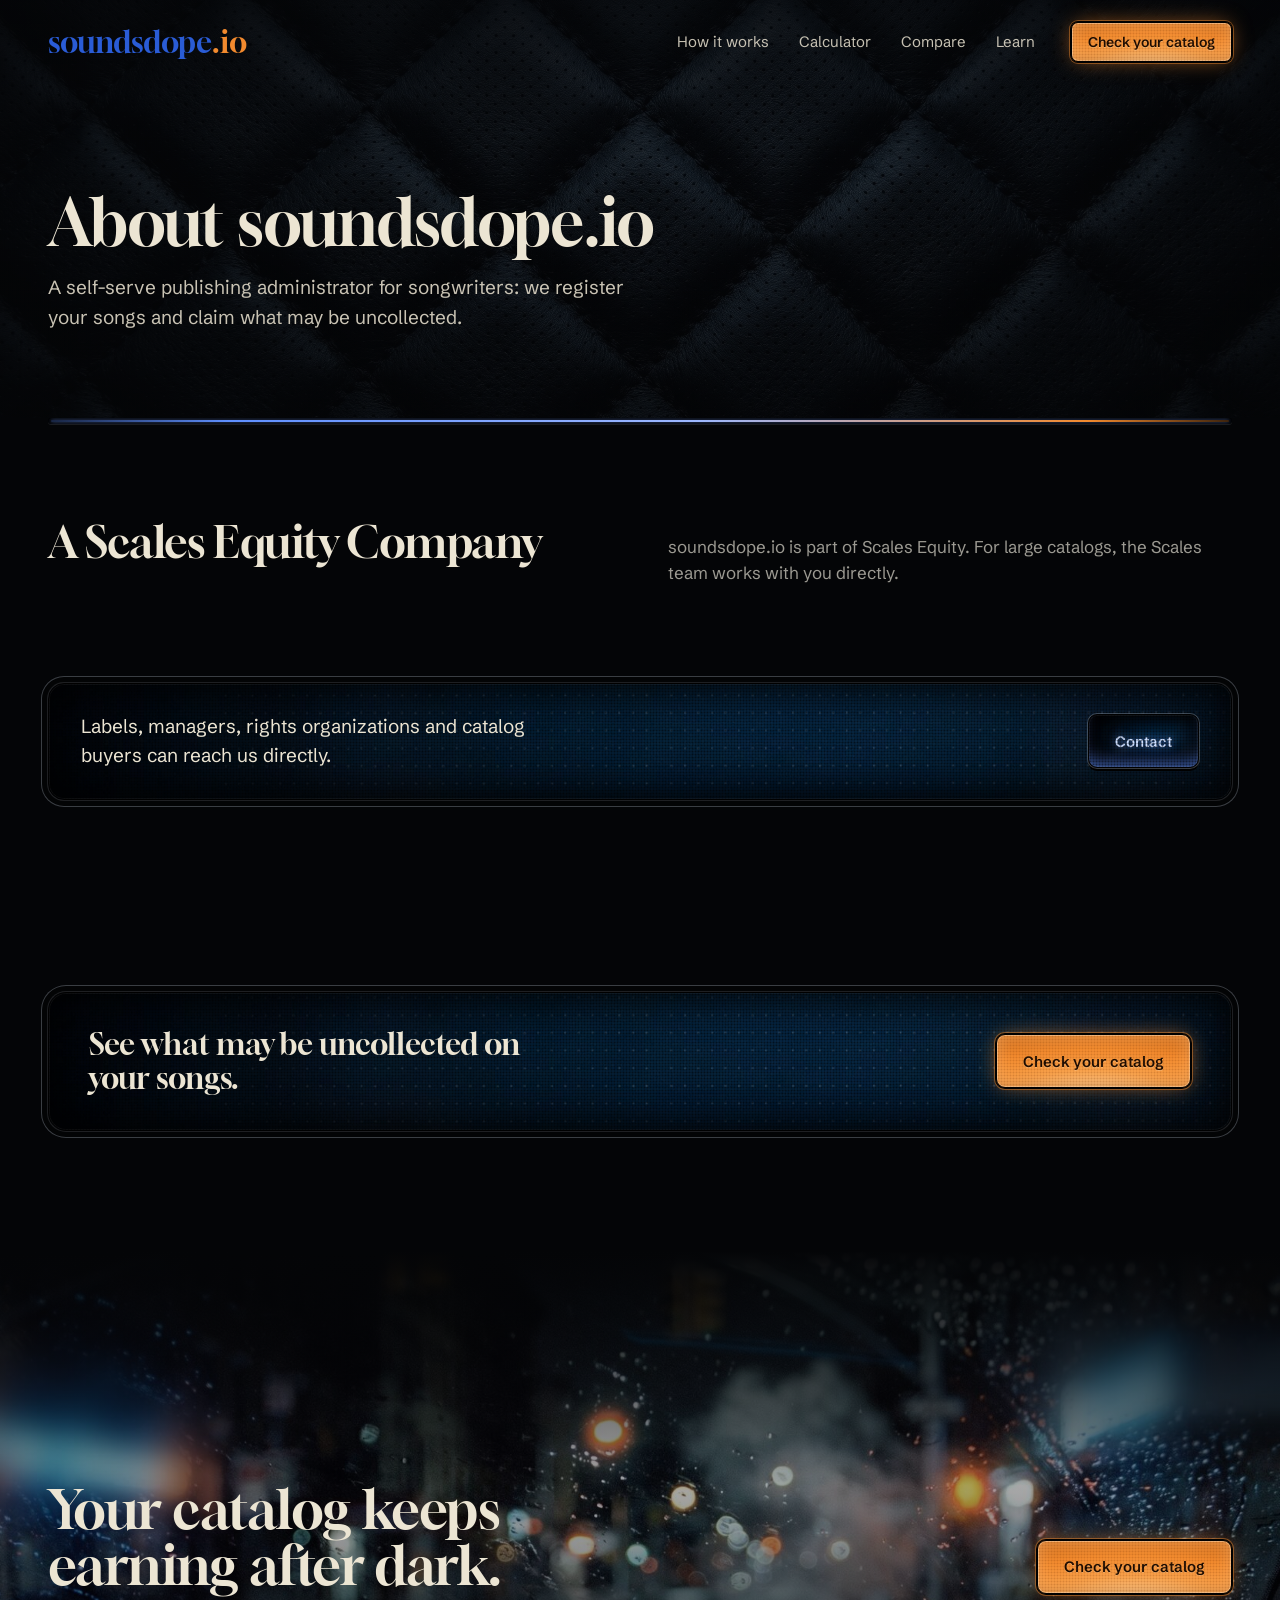
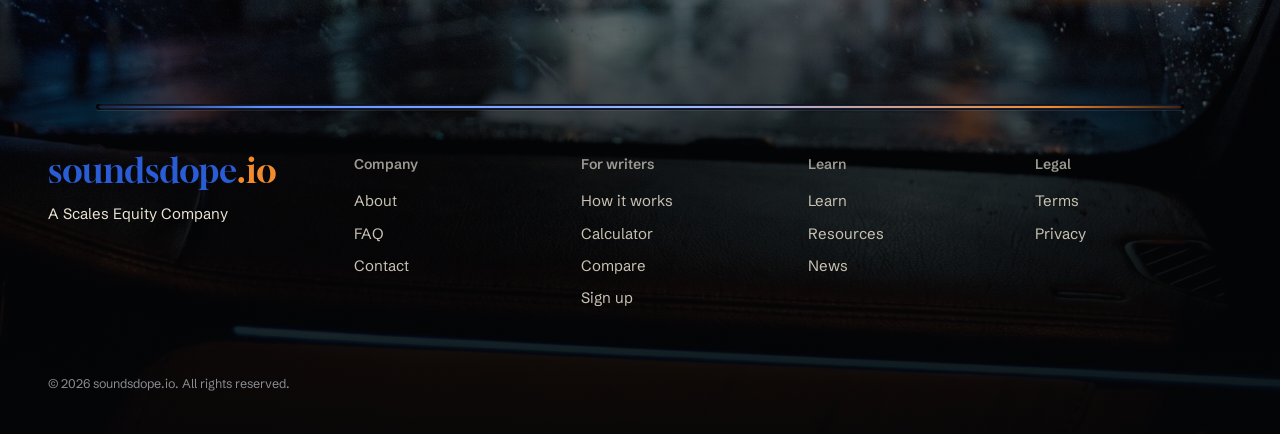
==== about/index.html @ 3342d026 "soundsdope.io static site from the v7 cabin comps (noindex, forms open soon) Co-Authored-By: Claude " ====
<!doctype html>
<html lang="en">
<head>
<meta charset="utf-8">
<meta name="viewport" content="width=device-width, initial-scale=1">
<title>About · soundsdope.io</title>
<meta name="description" content="A self-serve publishing administrator for songwriters: we register your songs and claim what may be uncollected.">
<meta name="robots" content="noindex, nofollow">
<link rel="canonical" href="https://www.soundsdope.io/about/">
<link rel="icon" href="/favicon.svg" type="image/svg+xml">
<link rel="icon" href="/favicon-32.png" sizes="32x32" type="image/png">
<link rel="apple-touch-icon" href="/apple-touch-icon.png">
<meta property="og:type" content="website"><meta property="og:site_name" content="soundsdope.io">
<meta property="og:title" content="About · soundsdope.io"><meta property="og:description" content="A self-serve publishing administrator for songwriters: we register your songs and claim what may be uncollected.">
<meta property="og:url" content="https://www.soundsdope.io/about/"><meta property="og:image" content="https://www.soundsdope.io/og.jpg">
<meta name="twitter:card" content="summary_large_image">
<meta name="theme-color" content="#05070B">
<link rel="preconnect" href="https://fonts.googleapis.com"><link rel="preconnect" href="https://fonts.gstatic.com" crossorigin>
<link rel="stylesheet" href="https://fonts.googleapis.com/css2?family=Doto:wght@500;700;900&family=Gloock&family=Schibsted+Grotesk:wght@400;500;600;700&display=swap">
<link rel="stylesheet" href="/assets/cabin.css">
<style>
.key[disabled]{opacity:.55;cursor:not-allowed;filter:grayscale(.4)}
.soon{font-size:13px;color:#A6A8AE;margin-top:10px}
</style>
</head>
<body>
<header class="nav"><div class="bar">
  <a class="wm" href="/">soundsdope<i>.io</i></a>
  <nav class="links" aria-label="Main"><a href="/how-it-works/">How it works</a><a href="/calculator/">Calculator</a><a href="/compare/">Compare</a><a href="/learn/">Learn</a></nav>
  <a class="key go sm" href="/calculator/">Check your catalog</a>
</div></header>
<main id="top">
<section class="phead"><div class="wrap"><h1>About soundsdope.io</h1><p class="lede">A self-serve publishing administrator for songwriters: we register your songs and claim what may be uncollected.</p></div></section>
<hr class="led"><section class="sec "><div class="wrap"><div class="two"><h2>A Scales Equity Company</h2><div><p class="lede" style="max-width:none">soundsdope.io is part of Scales Equity. For large catalogs, the Scales team works with you directly.</p></div></div></div></section><section class="sec "><div class="wrap"><div class="route panel"><p>Labels, managers, rights organizations and catalog buyers can reach us directly.</p><a class="key blue" href="/contact/">Contact</a></div></div></section><section class="sec "><div class="wrap"><div class="cta panel"><p>See what may be uncollected on your songs.</p><a class="key go" href="/calculator/">Check your catalog</a></div></div></section>
</main>
<footer>
  <div class="ph" aria-hidden="true"></div>
  <div class="wrap">
    <div class="closer">
      <h2>Your catalog keeps earning after dark.</h2>
      <a class="key go" href="/calculator/">Check your catalog</a>
    </div>
    <hr class="led">
    <div class="fgrid">
      <div><a class="wm" href="/">soundsdope<i>.io</i></a><p class="scales">A Scales Equity Company</p></div>
      <div><h4>Company</h4><a href="/about/">About</a><a href="/faq/">FAQ</a><a href="/contact/">Contact</a></div>
      <div><h4>For writers</h4><a href="/how-it-works/">How it works</a><a href="/calculator/">Calculator</a><a href="/compare/">Compare</a><a href="/start/">Sign up</a></div>
      <div><h4>Learn</h4><a href="/learn/">Learn</a><a href="/resources/">Resources</a><a href="/news/">News</a></div>
      <div><h4>Legal</h4><a href="/terms/">Terms</a><a href="/privacy/">Privacy</a></div>
    </div>
    <div class="legal"><span>&copy; 2026 soundsdope.io. All rights reserved.</span></div>
  </div>
</footer>
</body>
</html>
---- assets/cabin.css ----
:root{
  --bg:#040507; --ink:#ECE5D3; --mute:#9C9A92; --soft:#C9C3B4; --tag:#8E9096;
  --metal:rgba(165,172,184,.34); --metal-lo:rgba(165,172,184,.16); --line:rgba(150,170,215,.14);
  --led:#5E8FFF; --led-hi:#9DB8FF; --orange:#F28A2E; --blue:#2A5CD6;
  --ledline:linear-gradient(90deg,var(--led) 0%,var(--led-hi) 55%,var(--orange) 100%);
  --sans:"Schibsted Grotesk",system-ui,sans-serif; --serif:"Gloock",Georgia,serif; --num:"Doto",ui-monospace,monospace;
}
*{box-sizing:border-box}
body{margin:0;background:var(--bg);color:var(--ink);font-family:var(--sans);font-size:17px;line-height:1.55;-webkit-font-smoothing:antialiased;overflow-x:hidden;position:relative}
body>*{position:relative;z-index:1}
a{color:inherit;text-decoration:none}
a:focus-visible,button:focus-visible{outline:2px solid var(--led);outline-offset:3px}
.wrap{max-width:1280px;margin:0 auto;padding:0 48px;position:relative}
.review{font-size:12px;color:#7A7C84;padding:8px 48px;background:var(--bg);margin:0;z-index:40}

/* one light, now held inside panels: a recessed slot with the LED strip glowing through a diffuser, its light kept inside the slot */
.led{display:block;height:6px;border:0;margin:0 auto;width:calc(100% - 96px);max-width:1280px;border-radius:3px;background:#010203;position:relative;
  box-shadow:inset 0 1px 2px rgba(0,0,0,.9),0 1px 0 rgba(165,172,184,.14)}
.led::after{content:"";position:absolute;left:3px;right:3px;top:2px;height:2px;border-radius:1px;background:linear-gradient(90deg,rgba(94,143,255,.25),var(--led) 15%,var(--led-hi) 55%,var(--orange) 88%,rgba(242,138,46,.25));filter:blur(.6px);box-shadow:0 0 4px rgba(120,160,255,.6)}
/* the LED panel: smoked-glass face (photo), light from inside, a dot-matrix screen over it, edges darkened so the glow stays in */
.panel{position:relative;overflow:hidden;background:#05070B url(img/smoked.jpg) center/cover;border:1px solid #000;
  box-shadow:inset 0 0 0 1px rgba(255,255,255,.05),inset 0 0 36px 8px rgba(0,0,0,.85),0 0 0 1px var(--metal-lo),0 0 0 6px #030405,0 0 0 7px var(--metal)}
.panel::after{content:"";position:absolute;inset:0;pointer-events:none;z-index:1;background-image:radial-gradient(circle,rgba(0,0,0,.5) .7px,transparent 1.2px);background-size:3px 3px;mix-blend-mode:multiply}
.panel>*{position:relative;z-index:2}
/* lit dot-matrix numerals with the unlit digits ghosted behind */
.seg{position:relative;display:inline-block;font-family:var(--num);font-weight:900;color:#CFE0FF;text-shadow:0 0 6px rgba(120,160,255,.85),0 0 18px rgba(94,143,255,.45)}
.seg::before{content:attr(data-ghost);position:absolute;left:0;top:0;color:rgba(120,160,255,.2);text-shadow:none;z-index:-1}

h1,h2{font-family:var(--serif);font-weight:400;letter-spacing:-.01em;margin:0}
h1{font-size:clamp(44px,5.2vw,76px);line-height:1.02;max-width:10.5ch}
h2{font-size:clamp(36px,4.2vw,60px);line-height:1.05}
.lede{color:var(--mute);max-width:540px;margin:18px 0 0}

/* keys: backlit push buttons. The face is a lit panel: amber acrylic with the light coming through it for the call to action,
   smoked glass with blue light bleeding up from inside for everything else. Legends glow from behind; the light stays in the key. */
.key{position:relative;overflow:hidden;display:inline-flex;align-items:center;justify-content:center;height:54px;padding:0 26px;border-radius:9px;
  font:600 15px/1 var(--sans);white-space:nowrap;cursor:pointer;border:1px solid #000;
  background:#07090D url(img/smoked.jpg) center/cover;color:#CFE0FF;text-shadow:0 0 8px rgba(120,160,255,.7);
  box-shadow:inset 0 0 0 1px rgba(255,255,255,.06),inset 0 -14px 18px -10px rgba(94,143,255,.75),inset 0 0 18px 4px rgba(0,0,0,.8),0 0 0 1px var(--metal),0 3px 0 #000}
.key::after{content:"";position:absolute;inset:0;pointer-events:none;background-image:radial-gradient(circle,rgba(0,0,0,.45) .7px,transparent 1.2px);background-size:3px 3px}
.key.go{background:radial-gradient(130% 150% at 50% 115%,#FFD29A 0%,#F7A04A 32%,#F28A2E 58%,#B9590E 100%);color:#1A0B01;text-shadow:0 1px 0 rgba(255,220,180,.35);
  box-shadow:inset 0 0 0 1px rgba(255,214,170,.55),inset 0 0 16px 2px rgba(255,190,120,.55),inset 0 -6px 12px -6px rgba(120,50,0,.6),0 0 0 1px #000,0 0 0 2px rgba(242,138,46,.45),0 0 22px -4px rgba(242,138,46,.75)}
.key.go::after{background-image:radial-gradient(circle,rgba(120,50,0,.22) .7px,transparent 1.2px)}
.key.go:hover{filter:brightness(1.07)}
.key.blue:hover{filter:brightness(1.15)}
.key.sm{height:40px;padding:0 16px;font-size:14px;border-radius:7px}
.textlink{color:var(--ink);font-weight:500;padding-bottom:4px;background:var(--ledline) left bottom/100% 1px no-repeat}

/* nav */
.nav{position:absolute;left:0;right:0;z-index:30}
.nav .bar{display:flex;align-items:center;gap:36px;height:84px;padding:0 48px}
.wm{font-family:var(--serif);font-size:30px;line-height:1;white-space:nowrap;color:var(--blue)}
.wm i{font-style:normal;color:var(--orange)}
.links{display:flex;gap:30px;margin-left:auto;font-size:15px;color:rgba(236,229,211,.84)}
.links a{padding:6px 0;background:var(--ledline) left bottom/0 1px no-repeat}
.links a:hover{background-size:100% 1px}
.nav .login{white-space:nowrap;font-size:15px;color:rgba(236,229,211,.84);margin-left:14px}

/* 1 hero: photo one of two, his trunk pick */
.hero{position:relative;overflow:hidden;min-height:860px;display:flex;align-items:flex-end}
.hero .ph{position:absolute;inset:0 0 0 32%;background:url(img/hero-trunk.jpg) 58% 50%/cover;
  -webkit-mask-image:linear-gradient(90deg,transparent 0%,#000 22%);mask-image:linear-gradient(90deg,transparent 0%,#000 22%)}
.hero .ph::after{content:"";position:absolute;inset:0;background:linear-gradient(180deg,rgba(4,5,7,.6) 0%,rgba(4,5,7,0) 16%,rgba(4,5,7,0) 76%,var(--bg) 100%)}
.hero .wrap{width:100%;padding-top:180px;padding-bottom:120px}
.hero .lede{color:var(--soft);font-size:19px;max-width:440px}
.ctas{display:flex;gap:30px;align-items:center;flex-wrap:wrap;margin-top:36px}
.credit{position:absolute;z-index:3;right:20px;bottom:12px;font-size:11px;color:rgba(236,229,211,.45)}

/* 2 how it works: the instrument cluster as a backlit display. A segmented LED bar runs across it, lit stage by stage. */
.how{padding:120px 0 40px}
.how .head{display:flex;justify-content:space-between;align-items:flex-end;gap:40px;margin-bottom:46px}
.how .head .lede{margin:0;max-width:420px}
.cluster{border-radius:24px;padding:46px 42px 44px}
.cluster::before{content:"";position:absolute;left:8%;right:8%;top:-30%;height:80%;z-index:1;pointer-events:none;background:radial-gradient(50% 50% at 50% 50%,rgba(94,143,255,.16),transparent 70%)}
.bars{display:grid;grid-template-columns:repeat(5,1fr);gap:0 26px;margin-bottom:34px}
.bars span{display:flex;gap:4px}
.bars i{flex:1;height:14px;border-radius:2px;background:rgba(110,150,255,.09);box-shadow:inset 0 0 0 1px rgba(110,150,255,.05)}
.bars i.on{background:var(--c);box-shadow:0 0 6px var(--c),inset 0 0 3px rgba(255,255,255,.5)}
.track{display:grid;grid-template-columns:repeat(5,1fr);gap:0 26px;list-style:none;margin:0;padding:0}
.stop .n{font-size:58px;line-height:1}
.stop h3{margin:16px 0 6px;font-size:21px;font-weight:600;color:var(--ink)}
.stop p{margin:0;font-size:15px;line-height:1.45;color:#A9B4CC}

/* 3 proof: the quilted leather itself (Gemini photograph), graded dark so the quotes read */
.proof{position:relative;padding:150px 0 130px;overflow:hidden;background:url(img/quilt.jpg) center/cover}
.proof::before{content:"";position:absolute;inset:0;background:linear-gradient(180deg,var(--bg) 0%,rgba(4,5,7,.7) 18%,rgba(4,5,7,.7) 82%,var(--bg) 100%),linear-gradient(90deg,rgba(4,5,7,.55),rgba(4,5,7,.25) 50%,rgba(4,5,7,.55))}
.proof .wrap{z-index:2}
.quotes{display:grid;grid-template-columns:repeat(3,1fr);gap:48px;margin-top:60px}
.q{margin:0;padding:28px 0 0;position:relative}
.q::before{content:"";position:absolute;left:0;width:72px;top:0;height:6px;border-radius:3px;background:#010203;box-shadow:inset 0 1px 2px #000,0 1px 0 rgba(165,172,184,.16)}
.q::after{content:"";position:absolute;left:3px;width:66px;top:2px;height:2px;border-radius:1px;background:linear-gradient(90deg,var(--led),var(--led-hi) 60%,var(--orange));filter:blur(.5px);box-shadow:0 0 4px rgba(120,160,255,.6)}
.q blockquote{margin:0;text-shadow:0 1px 12px rgba(0,0,0,.9);font-family:var(--serif);font-size:27px;line-height:1.22;color:var(--ink)}
.q .who{margin-top:22px;font-size:14.5px;color:var(--soft)}
.q .tag{display:block;font-size:11.5px;color:#A6A8AE;margin-top:4px}
.where{background:rgba(4,5,7,.55);margin-top:84px;display:flex;align-items:center;gap:18px 0;flex-wrap:wrap;border-top:1px solid var(--metal-lo);border-bottom:1px solid var(--metal-lo);padding:22px 0}
.where .lab{font-size:15px;color:var(--mute);margin-right:40px}
.where b{font-family:var(--serif);font-weight:400;font-size:32px;color:var(--ink);padding:0 36px;border-left:1px solid var(--metal-lo)}

/* 4 calculator: recessed fields, and the estimate inside a gauge dial */
.calc{padding:130px 0 130px}
.calc .grid{display:grid;grid-template-columns:1.1fr .9fr;gap:72px;align-items:center;margin-top:50px}
.fields{display:grid;grid-template-columns:1fr 1fr;gap:22px 22px}
.f{display:flex;flex-direction:column;gap:8px}
.f.full{grid-column:1/-1}
.f label{font-size:14px;color:var(--soft)}
.f label small{color:var(--tag);font-size:12.5px}
input,select{height:50px;width:100%;background:#07080B;border:1px solid var(--metal-lo);border-bottom-color:rgba(94,143,255,.35);border-radius:7px;color:var(--ink);font:inherit;font-size:15.5px;padding:0 14px;
  box-shadow:inset 0 2px 8px rgba(0,0,0,.8)}
select{appearance:none;-webkit-appearance:none;background-image:linear-gradient(45deg,transparent 50%,#9DB8FF 50%),linear-gradient(135deg,#9DB8FF 50%,transparent 50%);background-position:calc(100% - 20px) 22px,calc(100% - 15px) 22px;background-size:5px 5px;background-repeat:no-repeat;padding-right:36px}
input::placeholder{color:#62666F}
input:focus,select:focus{outline:none;border-color:var(--metal);border-bottom-color:var(--led);box-shadow:inset 0 2px 8px rgba(0,0,0,.8),0 1px 0 var(--led),0 6px 16px -6px rgba(94,143,255,.7)}
form .key{margin-top:32px}
.fine{font-size:13px;color:var(--mute);margin:16px 0 0;max-width:460px}
.gauge{position:relative;width:min(460px,100%);aspect-ratio:1;margin:0 auto}
.gauge .face{position:absolute;inset:9%;border-radius:50%}
.dial{position:absolute;inset:0;width:100%;height:100%}
.gauge .read{position:absolute;left:22%;right:22%;top:38%;bottom:34%;border-radius:10px;display:flex;flex-direction:column;align-items:center;justify-content:center;text-align:center;
  background:#020306;box-shadow:inset 0 0 0 1px rgba(110,150,255,.18),inset 0 0 22px rgba(94,143,255,.22),inset 0 2px 6px #000}
.gauge .read::after{content:"";position:absolute;inset:0;border-radius:10px;pointer-events:none;background-image:radial-gradient(circle,rgba(0,0,0,.55) .7px,transparent 1.2px);background-size:3px 3px}
.gauge .k{position:absolute;left:0;right:0;top:27%;text-align:center;font-size:14px;color:#A9B4CC}
.gauge .v{font-size:clamp(30px,3vw,42px);line-height:1}
.gauge .s{position:absolute;left:0;right:0;top:75%;text-align:center;font-size:14px;color:#F7A85C;text-shadow:0 0 8px rgba(242,138,46,.5)}

/* 5 comparison: our column lit like the selected row on a display */
.compare{padding:130px 0 150px}
table{width:100%;border-collapse:collapse;margin-top:46px}
th,td{text-align:left;padding:20px 22px;border-bottom:1px solid var(--line);vertical-align:top;font-size:16px}
th{font-weight:600;font-size:14px;color:var(--mute)}
thead th{border-bottom:1px solid var(--metal-lo)}
th.us{font-family:var(--serif);font-weight:400;font-size:20px;color:var(--blue);box-shadow:inset 0 -3px 0 -1px rgba(120,160,255,.85),inset 0 -8px 10px -6px rgba(94,143,255,.5)}
th.us i{font-style:normal;color:var(--orange)}
td.us,th.us{background-color:rgba(94,143,255,.055)}
td.us{color:var(--ink);font-weight:500}
td{color:var(--mute)}
tbody th{color:var(--ink);font-size:16px;font-weight:500;width:34%}
.draftnote{display:inline-block;background:#040507;padding:4px 8px;font-size:12px;color:#8E9096;margin-top:12px}
.compare .more{margin-top:34px}

/* 6 footer: photo two of two, the night street through the windshield */
footer{position:relative;overflow:hidden;padding:230px 0 40px}
footer .ph{position:absolute;inset:0;background:url(img/windshield-night.jpg) center 40%/cover}
footer .ph::after{content:"";position:absolute;inset:0;background:linear-gradient(180deg,var(--bg) 0%,rgba(4,5,7,.35) 30%,rgba(4,5,7,.72) 62%,rgba(4,5,7,.95) 100%)}
.closer{display:flex;justify-content:space-between;align-items:flex-end;gap:40px;margin-bottom:110px}
.closer h2{max-width:14ch}
.fgrid{display:grid;grid-template-columns:1.5fr 1fr 1fr 1fr;gap:30px;padding-top:44px}
.fgrid h4{margin:0 0 14px;font-size:14px;font-weight:600;color:var(--mute)}
.fgrid a{display:block;font-size:15px;color:var(--soft);margin:0 0 9px}
.fgrid a.wm{font-size:34px;color:var(--blue)}
.scales{margin-top:14px;font-size:15px;color:var(--ink)}
.legal{margin-top:56px;display:flex;justify-content:space-between;gap:20px;font-size:12.5px;color:#8A8C92}

@media (max-width:1100px){
  .links{display:none}
  .cluster{padding:46px 26px 40px}
  .stop{padding-right:14px}.stop .n{font-size:52px}.stop h3{font-size:18px}.stop p{font-size:13.5px}
  .calc .grid{gap:40px}
}
@media (max-width:820px){
  body{font-size:16px}
  .wrap{padding:0 20px}
  .review{padding:8px 20px}
  .nav{position:relative;background:var(--bg)}
  .nav .bar{height:66px;padding:0 16px;gap:12px}
  .wm{font-size:22px}
  .nav .login{margin-left:auto;font-size:14px}
  .nav .key.sm{height:38px;padding:0 11px 0 10px;gap:8px;font-size:13px}
  .hero{min-height:0;display:block}
  .hero .ph{position:relative;inset:auto;height:420px;background-position:66% 50%;background-size:auto 100%;-webkit-mask-image:linear-gradient(180deg,#000 70%,transparent 100%);mask-image:linear-gradient(180deg,#000 70%,transparent 100%)}
  .hero .ph::after{background:linear-gradient(180deg,rgba(4,5,7,.7) 0%,rgba(4,5,7,0) 26%)}
  .hero .wrap{padding-top:6px;padding-bottom:70px}
  .hero h1{font-size:44px;max-width:none}
  .hero .lede{font-size:17px}
  .hero .credit{top:398px;bottom:auto}
  .how{padding-top:90px}
  .how .head{flex-direction:column;align-items:flex-start;gap:0;margin-bottom:30px}
  .how .head .lede{margin-top:16px}
  /* phone: the bar graph stays across the top of the panel; stages stack under it */
  .cluster{border-radius:20px;padding:30px 22px 30px}
  .bars{gap:0 8px;margin-bottom:26px}
  .bars span{gap:3px}
  .bars i{height:10px}
  .track{grid-template-columns:1fr;gap:0}
  .stop{display:grid;grid-template-columns:44px 1fr;column-gap:14px;padding:0 0 24px}
  .stop:last-child{padding-bottom:0}
  .stop .n{font-size:44px;grid-row:1/3}
  .stop h3{margin:2px 0 4px;font-size:20px}
  .stop p{grid-column:2;font-size:14.5px}
  .led{width:calc(100% - 40px)}
  .proof{padding:100px 0 90px}
  .quotes{grid-template-columns:1fr;gap:38px;margin-top:40px}
  .q blockquote{font-size:23px}
  .where{margin-top:56px;padding:18px 0}
  .where .lab{width:100%;margin:0 0 4px}
  .where b{font-size:24px;padding:0 26px 0 0;border-left:0}
  .calc{padding:100px 0}
  .calc .grid{grid-template-columns:1fr;gap:46px;margin-top:34px}
  .fields{grid-template-columns:1fr}
  form .key{width:100%;justify-content:center;white-space:normal;text-align:center;height:auto;min-height:54px;padding:12px 18px}
  .gauge{width:min(330px,100%)}
  .compare{padding:100px 0}
  table,tbody,tr,th,td{display:block;width:100%}
  thead{display:none}
  tbody tr{border-bottom:1px solid rgba(150,170,215,.26);padding:18px 0}
  tbody th{width:auto;border:0;padding:0 0 10px;font-size:16px}
  td{border:0;padding:6px 10px;font-size:15px;display:flex;gap:12px;justify-content:space-between}
  td::before{content:attr(data-l);color:var(--tag);font-size:13.5px;flex:0 0 50%}
  td.us{background:rgba(94,143,255,.06) left/2px 100% no-repeat;background-image:linear-gradient(180deg,var(--led),var(--orange));border-radius:2px}
  td.us::before{color:#9DB8FF}
  footer{padding-top:150px}
  .closer{flex-direction:column;align-items:flex-start;margin-bottom:70px}
  .fgrid{grid-template-columns:1fr 1fr}.fgrid>div:first-child{grid-column:1/-1}
  .legal{flex-direction:column;gap:6px}
}

/* ===== v7: inner pages (cabin theme), added 22 Nov 2026 by the cabin lead =====
   Same system as cabin v3: black cabin, Gloock and Schibsted, backlit LED panels (smoked glass, dot screen, glow held inside),
   LED strips in recessed slots, lit amber key for "Check your catalog". Photos: the trunk (Home hero), the quilted leather
   (page headers, Home proof) and the night street (every footer). */

.fgrid{grid-template-columns:1.4fr repeat(4,1fr)}
.links a[aria-current="page"]{background-size:100% 1px;color:var(--ink)}

/* page header: a band of the quilted leather, graded dark, the LED slot along its foot */
.phead{position:relative;overflow:hidden;padding:190px 0 86px;background:url(img/quilt.jpg) center 40%/cover}
.phead::before{content:"";position:absolute;inset:0;background:linear-gradient(180deg,rgba(4,5,7,.9) 0%,rgba(4,5,7,.72) 40%,rgba(4,5,7,.8) 100%),linear-gradient(90deg,rgba(4,5,7,.6),rgba(4,5,7,.2) 60%,rgba(4,5,7,.5))}
.phead .wrap{z-index:2}
.phead h1{font-size:clamp(42px,5vw,72px);max-width:16ch}
.phead .lede{color:var(--soft);font-size:19px;max-width:620px}
.phead .crumb{display:inline-block;margin-bottom:22px;font-size:14px;color:var(--soft);padding-bottom:3px;background:var(--ledline) left bottom/100% 1px no-repeat}
.phead + .led{margin-top:0}

/* page body rhythm */
.sec{padding:96px 0 0}
.sec:last-of-type{padding-bottom:120px}
.sec h2{font-size:clamp(32px,3.4vw,48px)}
.sec .lede{margin-top:14px}
.two{display:grid;grid-template-columns:1fr 1fr;gap:56px;align-items:start}
.narrow{max-width:760px}

/* "decision pending": a quiet dashed placeholder with its label only */
.pending{border:1px dashed rgba(165,172,184,.38);border-radius:10px;padding:30px 28px;color:#A6A8AE;font-size:15px;text-align:center}

/* draft marks */
.mark{display:inline-block;background:#040507;padding:3px 8px;font-size:12px;color:#A6A8AE;margin-top:12px}
.src{font-size:12px;color:#A6A8AE;white-space:nowrap}

/* stage blocks on How it works: a small lit readout beside each stage */
.stages{display:grid;gap:18px;margin-top:46px}
.stg{display:grid;grid-template-columns:120px 1fr 1fr;gap:34px;align-items:center;padding:24px 30px 24px 24px;border-radius:16px}
.stg .n{font-size:64px;line-height:1;justify-self:center}
.stg h3{margin:0 0 6px;font-size:24px;font-weight:600;color:var(--ink)}
.stg p{margin:0;color:#B4BDD2;font-size:16px}
.stg .when{font-size:15px;color:#B4BDD2;border-left:1px solid rgba(110,150,255,.25);padding-left:26px}
.stg .when b{display:block;font-weight:600;color:#F7A85C;font-size:13.5px;margin-bottom:4px;text-shadow:0 0 8px rgba(242,138,46,.45)}

/* call to the calculator: a long lit panel, the same on every page */
.cta{display:flex;align-items:center;justify-content:space-between;gap:30px;padding:34px 40px;border-radius:18px;margin-top:96px}
.cta p{margin:0;font-family:var(--serif);font-size:30px;line-height:1.15;color:var(--ink);max-width:24ch}
.cta.small p{font-family:var(--sans);font-size:18px;max-width:none}

/* lists of links (articles, posts, rivals): rows on hairlines, the LED slot lights on hover */
.rows{list-style:none;margin:40px 0 0;padding:0;border-top:1px solid var(--line)}
.rows li{border-bottom:1px solid var(--line)}
.rows a{display:grid;grid-template-columns:1fr auto;gap:24px;align-items:baseline;padding:24px 4px}
.rows a strong{font-family:var(--serif);font-weight:400;font-size:25px;line-height:1.2;color:var(--ink)}
.rows a span{font-size:14px;color:#A6A8AE}
.rows a:hover strong{color:#DCE6FF}
.rows a em{display:block;font-style:normal;font-size:15px;color:var(--mute);margin-top:6px;grid-column:1}

/* topic index: small backlit keys */
.topics{display:flex;flex-wrap:wrap;gap:12px;margin-top:30px}
.topics a{font-size:14px;height:42px;padding:0 18px}

/* forms on inner pages: same recessed fields as the calculator */
.formcard{max-width:760px}
textarea{width:100%;min-height:130px;background:#07080B;border:1px solid var(--metal-lo);border-bottom-color:rgba(94,143,255,.35);border-radius:7px;color:var(--ink);font:inherit;font-size:15.5px;padding:12px 14px;box-shadow:inset 0 2px 8px rgba(0,0,0,.8);resize:vertical}
textarea:focus{outline:none;border-bottom-color:var(--led);box-shadow:inset 0 2px 8px rgba(0,0,0,.8),0 1px 0 var(--led),0 6px 16px -6px rgba(94,143,255,.7)}
fieldset{border:0;margin:0;padding:0}
legend{font-size:14px;color:var(--soft);margin-bottom:10px}
.choices{display:grid;grid-template-columns:1fr 1fr;gap:10px}
.choice{display:flex;align-items:center;gap:12px;height:50px;padding:0 16px;border:1px solid var(--metal-lo);border-radius:7px;background:#07080B;font-size:15px;color:var(--soft);cursor:pointer}
.choice input{width:16px;height:16px;margin:0;accent-color:var(--orange);box-shadow:none}
.route{display:flex;justify-content:space-between;align-items:center;gap:26px;padding:28px 32px;border-radius:16px}
.route p{margin:0;font-size:19px;color:var(--ink);max-width:40ch}
.steps{list-style:none;padding:0;margin:26px 0 0;display:grid;gap:16px}
.steps li{display:grid;grid-template-columns:46px 1fr;gap:16px;align-items:baseline;color:var(--soft)}
.steps .seg{font-size:30px}

/* compare tables reuse the home table; rival keys */
.rivals{display:grid;grid-template-columns:repeat(4,1fr);gap:14px;margin-top:34px}
.rivals .key{justify-content:flex-start}
.wide{overflow:visible}
td .src{display:block;margin-top:4px}

/* prose: articles, news posts, legal */
.prose{max-width:700px;font-size:18px;line-height:1.7;color:#D6D0C2}
.prose h2{font-size:32px;margin:48px 0 14px;color:var(--ink)}
.prose p{margin:0 0 20px}
.prose ul{margin:0 0 20px;padding-left:22px}
.prose li{margin-bottom:8px}
.prose a{color:var(--ink);background:var(--ledline) left bottom/100% 1px no-repeat;padding-bottom:2px}
.meta{font-size:14px;color:#A6A8AE;margin-top:18px}
.original{margin-top:30px}

/* resources: one block per region */
.regions{display:grid;grid-template-columns:repeat(3,1fr);gap:22px;margin-top:40px}
.region{padding:28px 28px 22px;border-radius:16px}
.region h3{margin:0 0 14px;font-size:15px;font-weight:600;color:#F7A85C;text-shadow:0 0 8px rgba(242,138,46,.45)}
.region ul{list-style:none;margin:0;padding:0}
.region li{display:flex;justify-content:space-between;gap:12px;padding:9px 0;border-top:1px solid rgba(110,150,255,.14);font-size:15px}
.region li:first-child{border-top:0}
.region a{color:#DCE6FF}
.region span{color:#A9B4CC;font-size:13.5px;text-align:right}

/* FAQ: native disclosure rows */
.faq{margin-top:34px;border-top:1px solid var(--line)}
.faq details{border-bottom:1px solid var(--line)}
.faq summary{list-style:none;cursor:pointer;padding:22px 40px 22px 0;font-size:19px;font-weight:500;color:var(--ink);position:relative}
.faq summary::-webkit-details-marker{display:none}
.faq summary::after{content:"";position:absolute;right:6px;top:30px;width:16px;height:6px;border-radius:3px;background:#010203;box-shadow:inset 0 1px 2px #000,0 1px 0 rgba(165,172,184,.16)}
.faq details[open] summary::after{background:var(--orange);box-shadow:0 0 8px rgba(242,138,46,.8)}
.faq details p{margin:0 0 22px;color:var(--soft);max-width:70ch}
.faqgroup{margin-top:70px}
.faqgroup:first-child{margin-top:0}
.faqgroup h2{font-size:32px}

/* about */
.people{display:grid;grid-template-columns:repeat(2,1fr);gap:22px;margin-top:36px}
.person{display:grid;grid-template-columns:96px 1fr;gap:22px;align-items:center;padding:24px;border-radius:16px}
.person .ph2{width:96px;height:96px;border-radius:12px;border:1px dashed rgba(165,172,184,.4);display:flex;align-items:center;justify-content:center;font-size:12px;color:#A6A8AE;text-align:center;background:#040507}
.person h3{margin:0 0 4px;font-size:20px;font-weight:600}
.person p{margin:0;color:#B4BDD2;font-size:15px}

@media (max-width:1100px){
  .rivals{grid-template-columns:repeat(2,1fr)}
  .regions{grid-template-columns:1fr 1fr}
  .stg{grid-template-columns:90px 1fr;gap:20px}
  .stg .when{grid-column:2;border-left:0;padding-left:0}
}
@media (max-width:820px){
  .nav .key.sm{margin-left:auto}
  .phead{padding:56px 0 54px}
  .phead h1{font-size:40px}
  .phead .lede{font-size:17px}
  .sec{padding-top:70px}
  .sec:last-of-type{padding-bottom:90px}
  .two{grid-template-columns:1fr;gap:40px}
  .stg{grid-template-columns:56px 1fr;gap:6px 16px;padding:22px 20px}
  .stg .n{font-size:44px;grid-row:1/3;align-self:start}
  .stg h3{font-size:20px}
  .stg .when{grid-column:2;padding-left:0;font-size:14.5px}
  .cta{flex-direction:column;align-items:flex-start;padding:28px 22px;margin-top:70px}
  .cta p{font-size:25px}
  .cta .key{width:100%}
  .rows a{grid-template-columns:1fr;gap:6px;padding:20px 2px}
  .rows a strong{font-size:21px}
  .choices{grid-template-columns:1fr}
  .route{flex-direction:column;align-items:flex-start;padding:24px 22px}
  .route .key{width:100%}
  .rivals{grid-template-columns:1fr 1fr;gap:10px}
  .rivals .key{padding:0 14px;font-size:14px}
  .prose{font-size:17px}
  .prose h2{font-size:26px}
  .regions{grid-template-columns:1fr;gap:16px}
  .people{grid-template-columns:1fr}
  .faq summary{font-size:17px}
  .fgrid{grid-template-columns:1fr 1fr}
}

/* calculator page: the same form and gauge as Home */
.calcpage .grid{display:grid;grid-template-columns:1.1fr .9fr;gap:72px;align-items:center}
@media (max-width:1100px){.calcpage .grid{gap:40px}}
@media (max-width:820px){.calcpage .grid{grid-template-columns:1fr;gap:46px}}
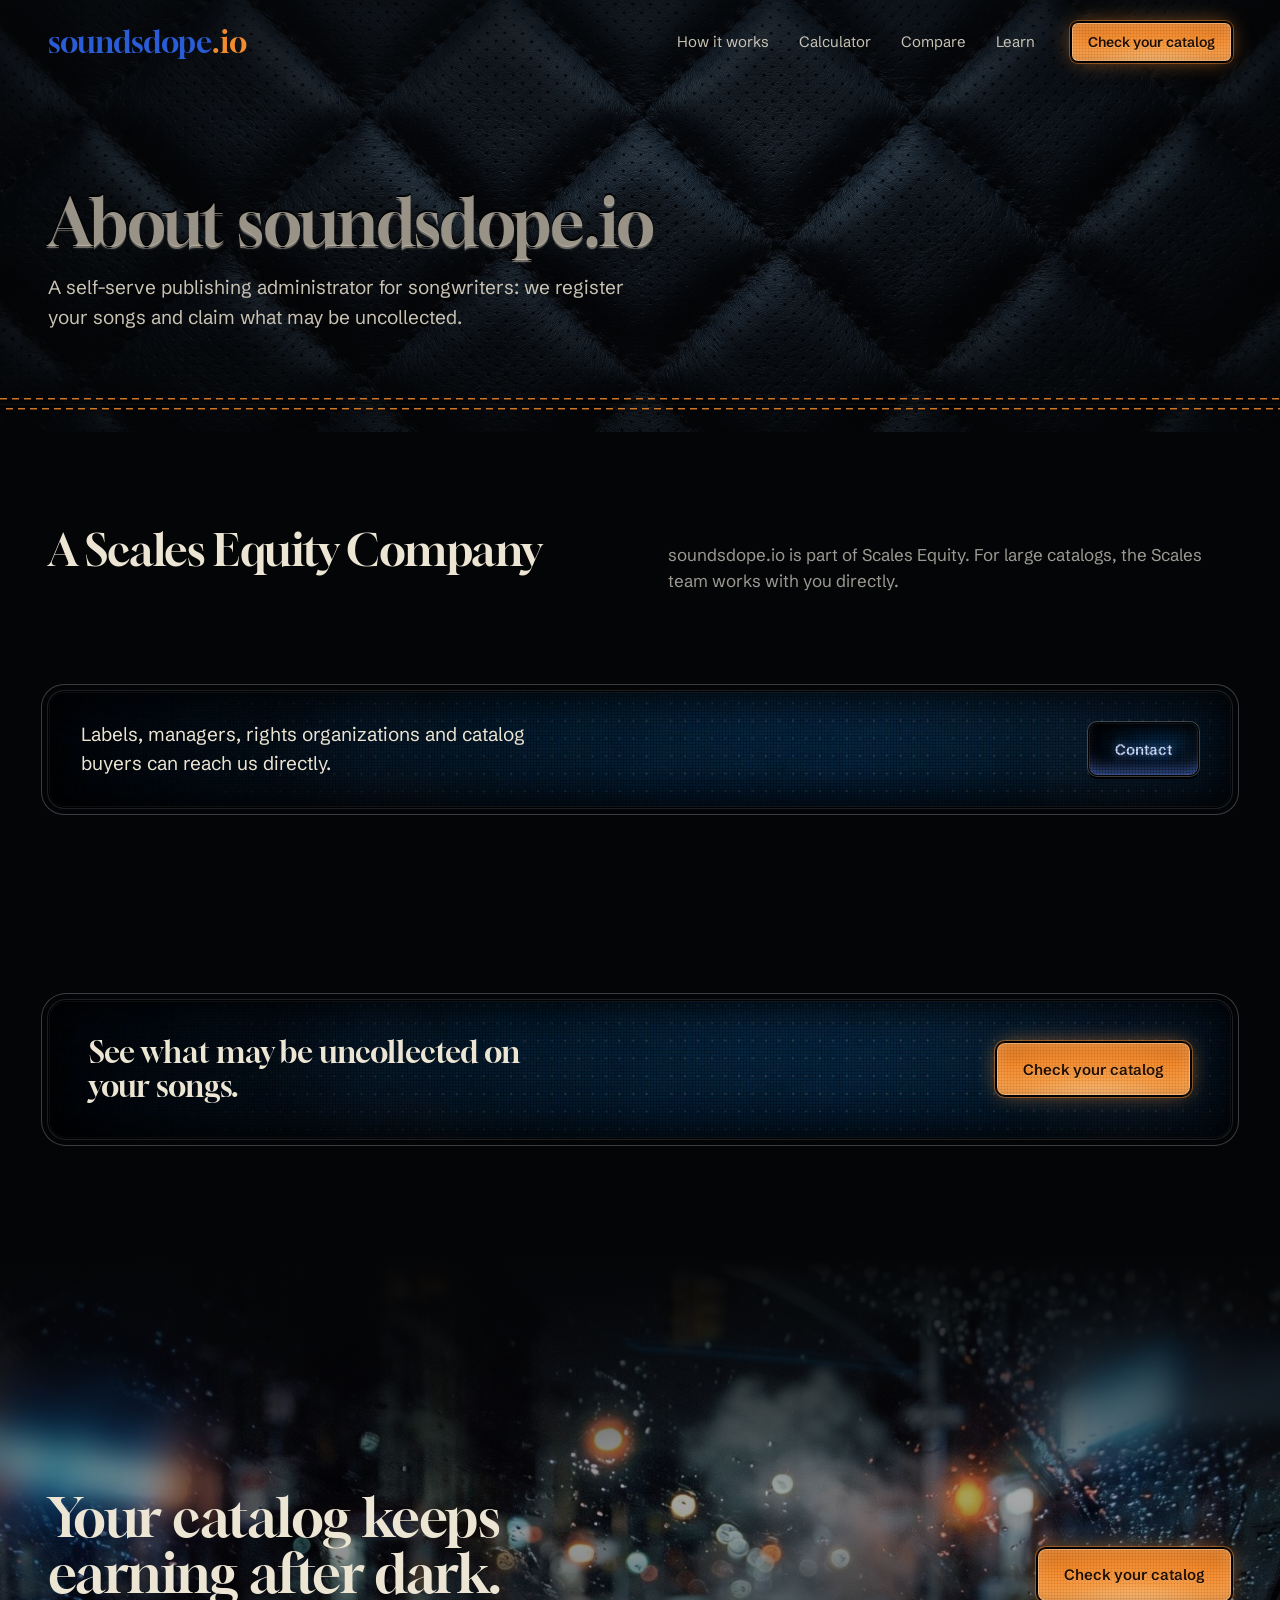
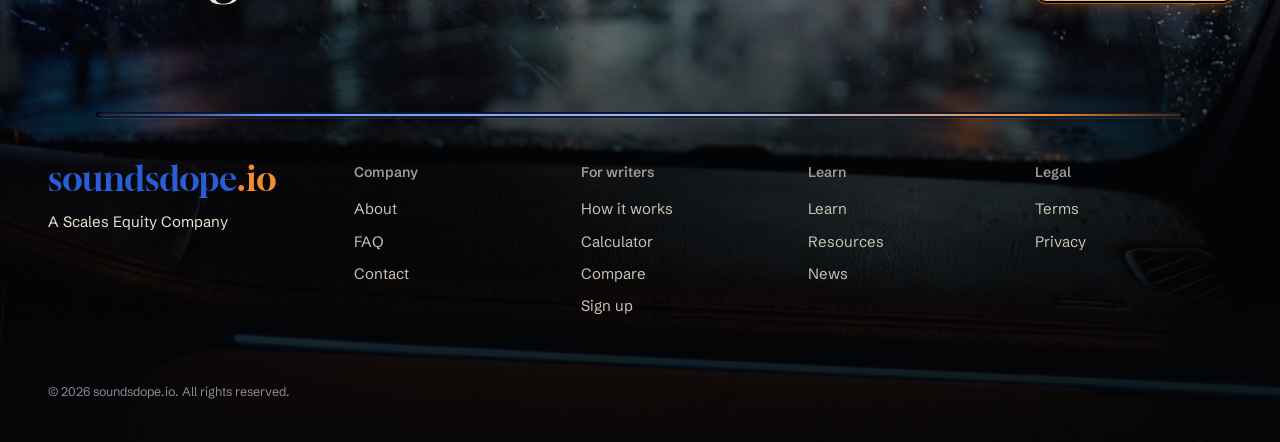
==== commit 48463d6e: "Rebuild from the v7 cabin comps after the type pick (d5d883f); fonts link taken from the comps Co-Au" ====
--- a/about/index.html
+++ b/about/index.html
@@ -30,8 +30,7 @@
   <a class="key go sm" href="/calculator/">Check your catalog</a>
 </div></header>
 <main id="top">
-<section class="phead"><div class="wrap"><h1>About soundsdope.io</h1><p class="lede">A self-serve publishing administrator for songwriters: we register your songs and claim what may be uncollected.</p></div></section>
-<hr class="led"><section class="sec "><div class="wrap"><div class="two"><h2>A Scales Equity Company</h2><div><p class="lede" style="max-width:none">soundsdope.io is part of Scales Equity. For large catalogs, the Scales team works with you directly.</p></div></div></div></section><section class="sec "><div class="wrap"><div class="route panel"><p>Labels, managers, rights organizations and catalog buyers can reach us directly.</p><a class="key blue" href="/contact/">Contact</a></div></div></section><section class="sec "><div class="wrap"><div class="cta panel"><p>See what may be uncollected on your songs.</p><a class="key go" href="/calculator/">Check your catalog</a></div></div></section>
+<section class="phead"><div class="wrap"><h1>About soundsdope.io</h1><p class="lede">A self-serve publishing administrator for songwriters: we register your songs and claim what may be uncollected.</p></div><span class="seam" aria-hidden="true"></span></section><section class="sec "><div class="wrap"><div class="two"><h2>A Scales Equity Company</h2><div><p class="lede" style="max-width:none">soundsdope.io is part of Scales Equity. For large catalogs, the Scales team works with you directly.</p></div></div></div></section><section class="sec "><div class="wrap"><div class="route panel"><p>Labels, managers, rights organizations and catalog buyers can reach us directly.</p><a class="key blue" href="/contact/">Contact</a></div></div></section><section class="sec "><div class="wrap"><div class="cta panel"><p>See what may be uncollected on your songs.</p><a class="key go" href="/calculator/">Check your catalog</a></div></div></section>
 </main>
 <footer>
   <div class="ph" aria-hidden="true"></div>
--- a/assets/cabin.css
+++ b/assets/cabin.css
@@ -372,3 +372,20 @@
 .calcpage .grid{display:grid;grid-template-columns:1.1fr .9fr;gap:72px;align-items:center}
 @media (max-width:1100px){.calcpage .grid{gap:40px}}
 @media (max-width:820px){.calcpage .grid{grid-template-columns:1fr;gap:46px}}
+
+/* ===== Rza's type pick, 22 Nov 2026: "D, with A for headlines" =====
+   D: the page header sits in the leather: headline pressed in, a double orange seam along the band's foot, the crumb stitched under.
+   A: headlines on leather are pressed in (light from above: dark lip on top, lit lip below, grain showing through).
+   Headlines over photographs (Home hero, night-street footer) stay plain Gloock: pressed-in type goes muddy there. */
+.phead h1,.proof h2{color:rgba(206,198,182,.74);text-shadow:0 -2px 1px rgba(0,0,0,.95),0 -1px 0 rgba(0,0,0,.9),0 2px 0 rgba(255,244,225,.36),0 3px 2px rgba(255,244,225,.1)}
+.phead{padding-bottom:100px}
+.phead::before{background:linear-gradient(180deg,rgba(4,5,7,.82) 0%,rgba(4,5,7,.58) 40%,rgba(4,5,7,.7) 100%),linear-gradient(90deg,rgba(4,5,7,.5),rgba(4,5,7,.12) 60%,rgba(4,5,7,.42))}
+.seam{position:absolute;left:0;right:0;bottom:22px;height:12px;z-index:2;pointer-events:none;
+  background:
+   repeating-linear-gradient(90deg,rgba(242,138,46,.85) 0 7px,transparent 7px 12px) 0 0/100% 1.5px no-repeat,
+   repeating-linear-gradient(90deg,rgba(242,138,46,.85) 0 7px,transparent 7px 12px) 6px 10px/100% 1.5px no-repeat;
+  filter:drop-shadow(0 1px 0 rgba(0,0,0,.9))}
+.seam::before{content:"";position:absolute;left:0;right:0;top:4px;height:3px;background:linear-gradient(180deg,rgba(0,0,0,.55),rgba(255,240,220,.05))}
+.phead .crumb{background:none;padding-bottom:6px;position:relative}
+.phead .crumb::after{content:"";position:absolute;left:0;right:0;bottom:0;height:1.5px;background:repeating-linear-gradient(90deg,rgba(242,138,46,.85) 0 5px,transparent 5px 9px)}
+@media (max-width:820px){.phead{padding-bottom:72px}}
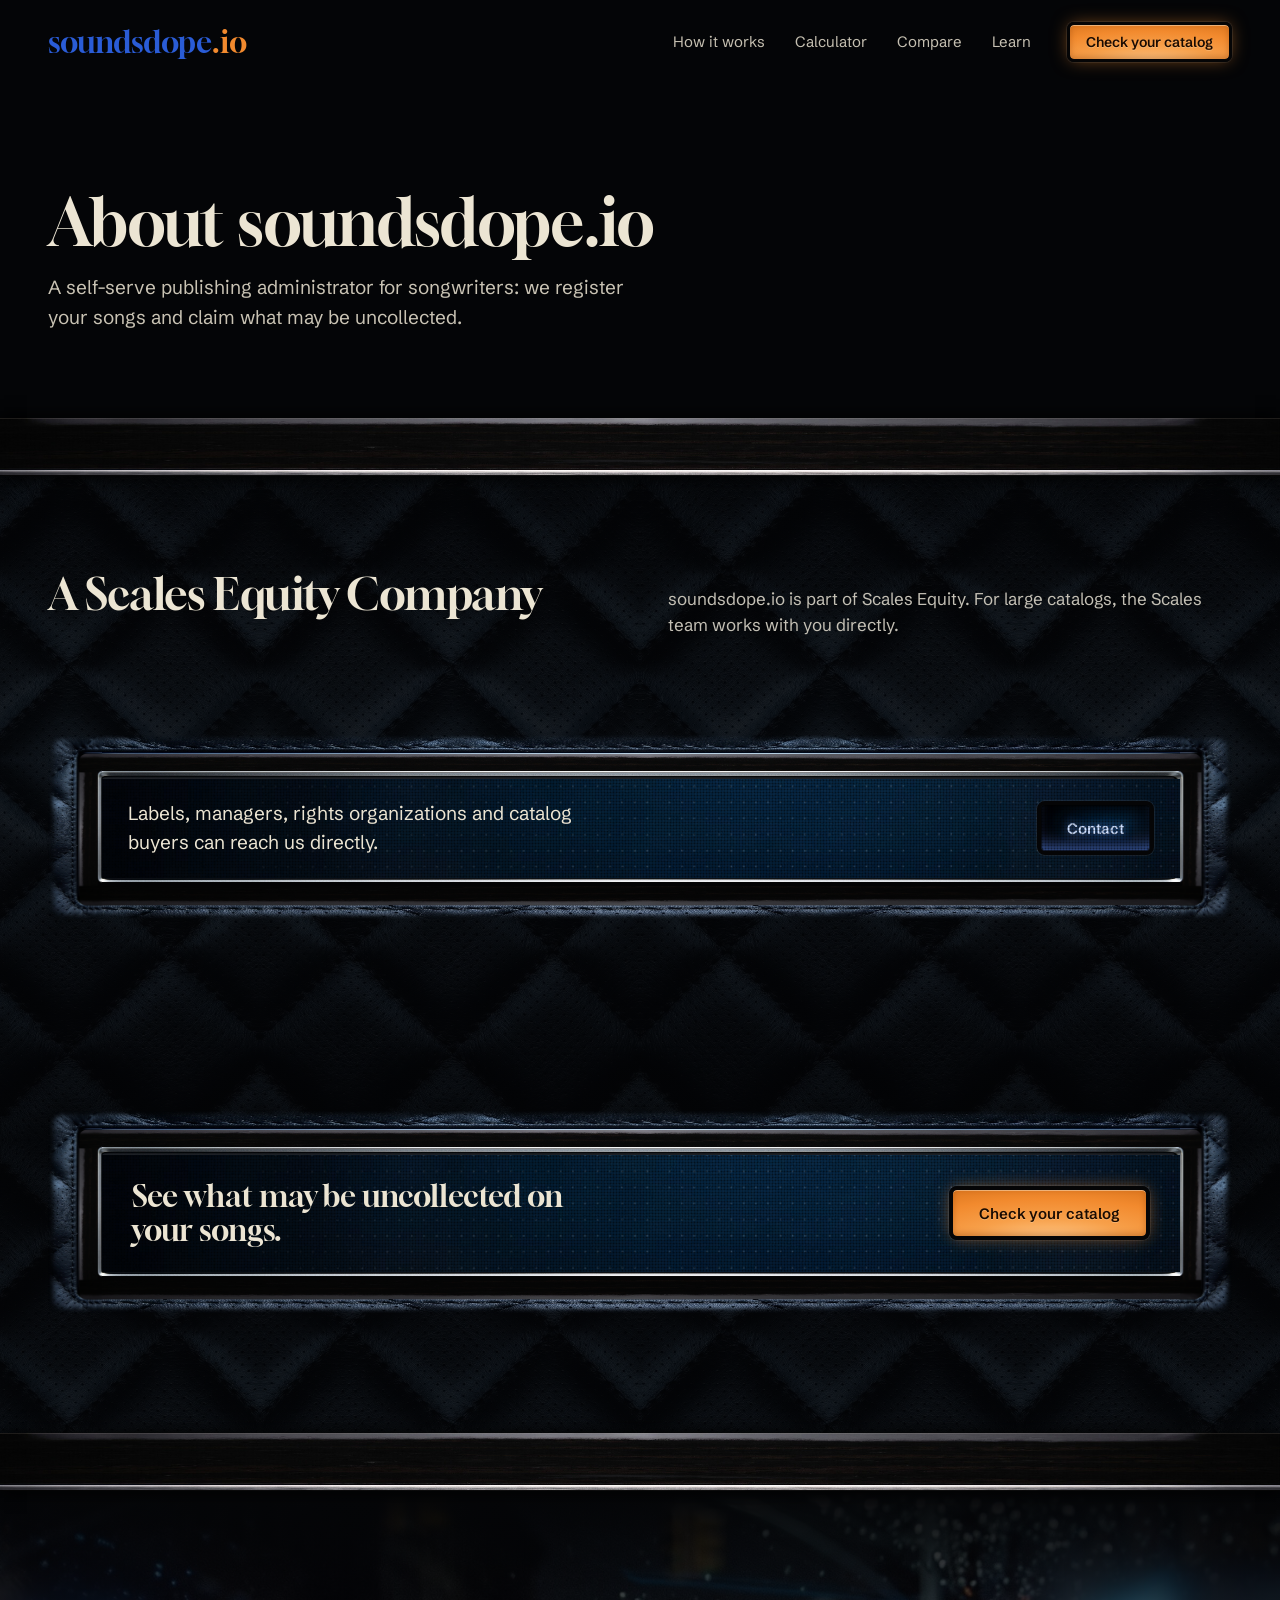
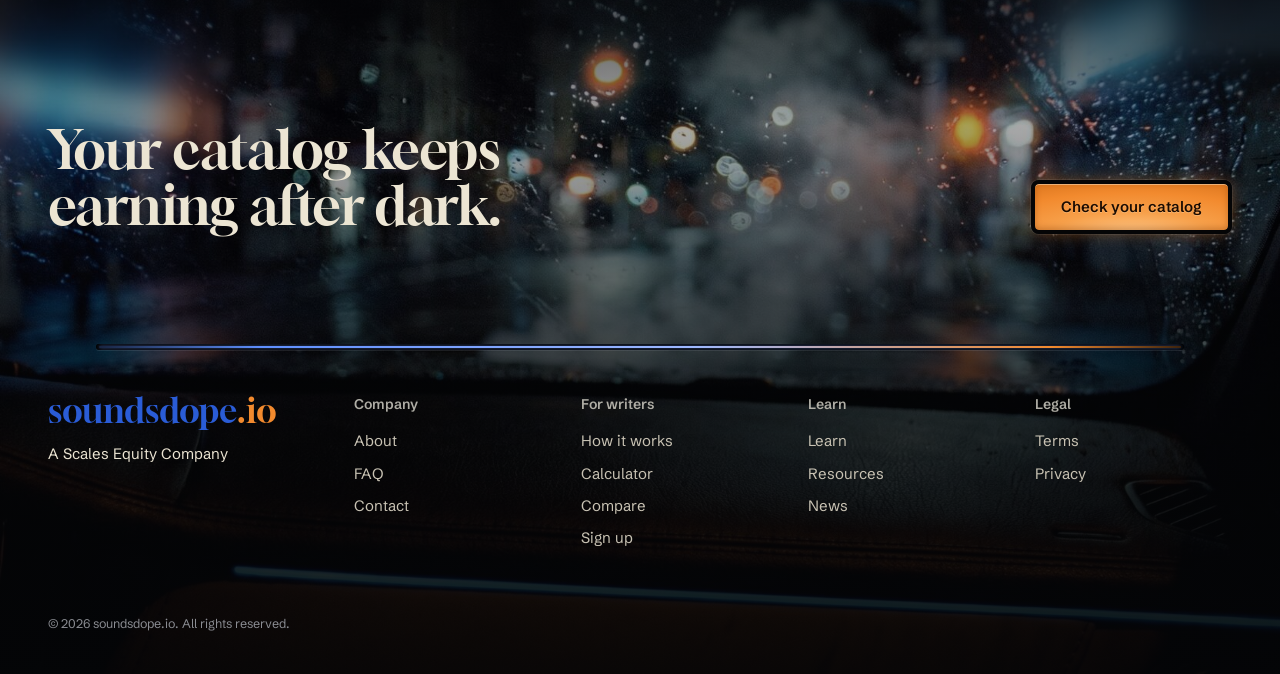
==== commit 075f8e1a: "Build from the v8 cabin comps (46df017) on Rza's "Yes, push v8 live"; Calculator header A; header te" ====
--- a/about/index.html
+++ b/about/index.html
@@ -30,8 +30,10 @@
   <a class="key go sm" href="/calculator/">Check your catalog</a>
 </div></header>
 <main id="top">
-<section class="phead"><div class="wrap"><h1>About soundsdope.io</h1><p class="lede">A self-serve publishing administrator for songwriters: we register your songs and claim what may be uncollected.</p></div><span class="seam" aria-hidden="true"></span></section><section class="sec "><div class="wrap"><div class="two"><h2>A Scales Equity Company</h2><div><p class="lede" style="max-width:none">soundsdope.io is part of Scales Equity. For large catalogs, the Scales team works with you directly.</p></div></div></div></section><section class="sec "><div class="wrap"><div class="route panel"><p>Labels, managers, rights organizations and catalog buyers can reach us directly.</p><a class="key blue" href="/contact/">Contact</a></div></div></section><section class="sec "><div class="wrap"><div class="cta panel"><p>See what may be uncollected on your songs.</p><a class="key go" href="/calculator/">Check your catalog</a></div></div></section>
+<section class="phead"><div class="wrap"><h1>About soundsdope.io</h1><p class="lede">A self-serve publishing administrator for songwriters: we register your songs and claim what may be uncollected.</p></div><span class="seam" aria-hidden="true"></span></section><div class="trim" role="presentation"></div><section class="sec "><div class="wrap"><div class="two"><h2>A Scales Equity Company</h2><div><p class="lede" style="max-width:none">soundsdope.io is part of Scales Equity. For large catalogs, the Scales team works with you directly.</p></div></div></div></section><section class="sec "><div class="wrap"><div class="route panel"><p>Labels, managers, rights organizations and catalog buyers can reach us directly.</p><a class="key blue" href="/contact/">Contact</a></div></div></section><section class="sec "><div class="wrap"><div class="cta panel"><p>See what may be uncollected on your songs.</p><a class="key go" href="/calculator/">Check your catalog</a></div></div></section>
 </main>
+
+<div class="trim" role="presentation"></div>
 <footer>
   <div class="ph" aria-hidden="true"></div>
   <div class="wrap">
--- a/assets/cabin.css
+++ b/assets/cabin.css
@@ -389,3 +389,138 @@
 .phead .crumb{background:none;padding-bottom:6px;position:relative}
 .phead .crumb::after{content:"";position:absolute;left:0;right:0;bottom:0;height:1.5px;background:repeating-linear-gradient(90deg,rgba(242,138,46,.85) 0 5px,transparent 5px 9px)}
 @media (max-width:820px){.phead{padding-bottom:72px}}
+
+/* ===== v8 (test): the instruments set into the leather. Cabin lead, 22 Nov 2026 =====
+   Rza, 22 Nov 2026: "are we able to use the quilted leather as the more general background (not a section header) and then see how the
+   instruments and displays sit in them? id like get a look where all the "dashboard instrument" items look set into the leather. this also
+   might need the little brush nickel/aluminum accents"
+   - The page background is the real Gemini quilt, as a mirrored seamless tile, graded dark.
+   - Every instrument (stage panels, gauge, keys, forms, the comparison panel, call-to-action panels) sits in a real Gemini bezel:
+     brushed nickel trim, the leather puckered at the edge, a stitched surround. The rectangle is 9-sliced (border-image) so it fits any size;
+     its outer leather fades into the page leather. The gauge sits in a round brushed-aluminium bezel.
+   - Headers: How it works and Compare open on the brick-and-speaker photo; Calculator on the hi-fi photo. */
+
+body{background:linear-gradient(rgba(4,5,7,.76),rgba(4,5,7,.76)),url(img/leather-tile.jpg) 0 0/760px auto repeat #040507}
+:root{--mute:#B0AEA6;--tag:#B4B6BC}
+.lede{color:#C4C0B5}
+/* small greys on the leather, lifted so they hold 4.5:1 against its brightest highlight */
+.mark,.src,.rows a span,.pending,.q .tag,.meta,.fine,.where .lab{color:#B4B6BC}
+.rows a em,td,th{color:#B0AEA6}
+.mark,.draftnote{background:rgba(4,5,7,.92)}
+
+/* the set-in bezel: real metal and leather from img/bezel-rect.jpg, 9-sliced; the outer leather fades into the page */
+.panel,.setin,form,.wide,.key{border-style:solid;border-color:transparent;background-clip:padding-box}
+.panel,.setin,form,.wide{border-width:44px;border-image:url(img/bezel-rect.png) 100 / 44px stretch;box-shadow:none}
+.panel{background:#05070B url(img/smoked.jpg) center/cover;background-clip:padding-box;border-radius:0}
+.panel::after{inset:0}
+form,.wide{position:relative;background:rgba(3,4,6,.9);background-clip:padding-box;padding:30px 30px 26px;margin-left:-44px;margin-right:-44px}
+form>*,.wide>*{position:relative;z-index:1}
+.wide table{margin-top:0}
+.cluster{padding:34px 30px 32px}
+.stg{padding:18px 24px 18px 16px}
+.cta{padding:24px 30px}
+.route{padding:20px 26px}
+.region{padding:20px 20px 14px}
+.person{padding:16px}
+.stages{gap:4px}
+.regions{gap:6px}
+
+/* keys: the lit face held in a thin nickel trim from the same bezel, scaled down */
+.key{border-width:7px;border-image:url(img/bezel-rect.png) 100 / 9px stretch;border-radius:0;box-shadow:inset 0 0 0 1px rgba(0,0,0,.6),inset 0 -14px 18px -10px rgba(94,143,255,.75),inset 0 0 18px 4px rgba(0,0,0,.8)}
+.key.go{box-shadow:inset 0 0 0 1px rgba(255,214,170,.5),inset 0 0 16px 2px rgba(255,190,120,.55),inset 0 -6px 12px -6px rgba(120,50,0,.6),0 0 22px -4px rgba(242,138,46,.7)}
+.key.sm{border-width:5px;border-image-width:7px}
+
+/* the gauge: a round brushed-aluminium bezel set into the leather; the dial and readout live inside its glass */
+.gauge{width:min(540px,100%);background:url(img/bezel-round.jpg) center/100% 100%;border-radius:50%;
+  -webkit-mask-image:radial-gradient(circle,#000 62%,transparent 71%);mask-image:radial-gradient(circle,#000 62%,transparent 71%)}
+.gauge .face{display:none}
+.gauge .dial{inset:25%;width:50%;height:50%}
+.gauge .read{left:32%;right:32%;top:45.5%;bottom:42%;border-radius:6px}
+.gauge .read::after{border-radius:6px}
+.gauge .k{top:36.5%;font-size:12.5px}
+.gauge .v{font-size:clamp(18px,1.9vw,26px)}
+.gauge .s{top:61%;font-size:12.5px}
+
+/* page headers on leather: no band of their own now, the page leather runs through; headline pressed in (A), seam (D) */
+.phead{background:none}
+.phead::before{background:linear-gradient(180deg,rgba(4,5,7,.55),rgba(4,5,7,.15) 50%,rgba(4,5,7,.3))}
+.proof{background:none}
+.proof::before{background:none}
+/* Home hero headline runs onto the trunk photo, so it stays plain Gloock (pressed-in goes muddy on a photo) */
+
+/* photo headers: the picture on the right, fading into the leather; the headline over it stays plain Gloock */
+.phead.photo{min-height:640px;display:flex;align-items:flex-end;padding:170px 0 110px}
+.phead.photo .ph{position:absolute;inset:0 0 0 30%;background-size:cover;background-position:var(--pos,60% 50%);
+  -webkit-mask-image:linear-gradient(90deg,transparent 0%,#000 26%),linear-gradient(180deg,#000 78%,transparent 100%);-webkit-mask-composite:source-in;
+  mask-image:linear-gradient(90deg,transparent 0%,#000 26%),linear-gradient(180deg,#000 78%,transparent 100%);mask-composite:intersect}
+.phead.photo::before{background:none}
+.phead.photo .ph::after{content:"";position:absolute;inset:0;background:linear-gradient(180deg,rgba(4,5,7,.75) 0%,rgba(4,5,7,0) 22%)}
+.phead.photo .wrap{width:100%}
+.phead.photo h1{color:var(--ink);text-shadow:0 2px 18px rgba(0,0,0,.8)}
+.phead.photo .lede{max-width:520px}
+.phead .credit{position:absolute;right:20px;bottom:46px;z-index:3;font-size:11px;color:rgba(236,229,211,.5)}
+.testnote{position:absolute;left:48px;top:96px;z-index:4;font-size:13px;color:#F7A85C;background:rgba(4,5,7,.85);padding:4px 10px}
+
+@media (max-width:820px){
+  .panel,.setin,form,.wide{border-width:20px;border-image-width:20px}
+  form,.wide{margin-left:-20px;margin-right:-20px;padding:20px 16px 18px}
+  .cluster{padding:22px 16px 22px}
+  .stg{padding:14px 12px}
+  .cta,.route{padding:18px 16px}
+  .phead.photo{min-height:0;display:block;padding:0 0 70px}
+  .phead.photo .ph{position:relative;inset:auto;display:block;height:360px;background-position:80% 60% !important;-webkit-mask-image:linear-gradient(180deg,#000 70%,transparent 100%);mask-image:linear-gradient(180deg,#000 70%,transparent 100%)}
+  .phead.photo .wrap{padding-top:10px}
+  .phead .credit{top:336px;bottom:auto}
+  .testnote{left:16px;top:76px}
+  .gauge{width:min(360px,100%)}
+}
+
+/* ===== v8 round 2 (Rza, 22 Nov 2026): "headers shouldn't get the leather. the instruments look set in right. The leather now looks too
+   bright. We need to bring in an ebony wood grain trim that'll frame in the header and the footer a bit better?" =====
+   - Headers sit on black, the photo on black as on Home; no leather behind or under them, no leather band headers.
+   - The leather is graded down to deep black: the quilting visible but quiet.
+   - An ebony trim (real Gemini macassar ebony with a brushed-nickel inlay) frames the header's lower edge and the footer's upper edge,
+     where the leather meets them. */
+body{background:linear-gradient(rgba(3,4,6,.87),rgba(3,4,6,.87)),url(img/leather-tile.jpg) 0 0/760px auto repeat #040507}
+.hero,.phead,.nav,footer{background-color:#040507}
+.phead::before{background:none}
+.phead .seam{display:none}
+.phead:not(.photo) h1{color:var(--ink);text-shadow:none}
+.phead:not(.photo){padding-bottom:86px}
+.phead.photo{padding-bottom:96px}
+.proof h2{color:rgba(214,206,190,.84)}
+.trim{display:block;height:58px;border:0;margin:0;background:#120c09 url(img/ebony.jpg) center/100% 150px no-repeat;
+  box-shadow:inset 0 1px 0 rgba(255,236,214,.10),inset 0 -1px 0 rgba(0,0,0,.9),0 6px 14px -4px rgba(0,0,0,.85),0 -6px 14px -4px rgba(0,0,0,.85);position:relative;z-index:3}
+@media (max-width:820px){.trim{height:38px;background-size:100% 100px}}
+
+/* ===== v8 round 3 (Rza, 22 Nov 2026): "i think a looks really good and we can get some of it around the polished nickel on the instruments
+   and then it'll look very much stiched/mounted" =====
+   - Trim A, piano-black lacquer with a nickel inlay (real Gemini), frames the header foot and the footer top on every page.
+   - Each instrument sits in a new real Gemini bezel built up from the leather: stitched seam, a piano-black lacquer surround, the polished
+     nickel ring, then the panel. Same 9-slice; the round gauge gets the matching lacquer ring.
+   - The leather now starts at the top of the content, under the header trim, so its pattern begins cleanly there. */
+.trim{background:#020203 url(img/trim-lacquer.jpg) center/100% 62px no-repeat}
+@media (max-width:820px){.trim{background-size:100% 44px}}
+body{background:#040507}
+main{background:linear-gradient(rgba(3,4,6,.87),rgba(3,4,6,.87)),url(img/leather-tile.jpg) center top/760px auto repeat #040507}
+.panel,.setin,form,.wide{border-width:44px 52px 41px 54px;border-image:url(img/bezel-lacquer.png) 210 252 196 260 / 44px 52px 41px 54px stretch}
+form,.wide{margin-left:-54px;margin-right:-52px}
+.key{border-image:url(img/bezel-lacquer.png) 210 252 196 260 / 9px 11px 9px 11px stretch}
+.gauge{background-image:url(img/bezel-round-lacquer.jpg)}
+@media (max-width:820px){
+  .panel,.setin,form,.wide{border-width:20px;border-image-width:20px}
+  form,.wide{margin-left:-20px;margin-right:-20px}
+}
+
+/* ===== v8 round 4 (Rza, 22 Nov 2026): "i don't see the instruments having the lacquer border here. also, these orange buttons got
+   something weird." =====
+   - The lacquer surround in img/bezel-lacquer.png is now laid with real piano-black lacquer from the Gemini trim photo (its crisp reflection
+     along the top edge), so leather, stitch, lacquer, nickel and panel each read.
+   - Keys: no 9-sliced bezel (it scaled the leather into a gritty frame) and no dot grid on the orange face. A plain lacquer bezel
+     (solid deep black, one fine highlight line), a smooth lit-orange face, a soft even glow, nothing outside it. */
+.key{border:4px solid #050506;border-image:none;border-radius:8px;background-clip:padding-box}
+.key.go{background:radial-gradient(120% 140% at 50% 110%,#FFC98A 0%,#F7A04A 35%,#F28A2E 65%,#D46F18 100%) padding-box;
+  box-shadow:inset 0 1px 0 rgba(255,226,190,.55),inset 0 -2px 6px rgba(120,50,0,.35),0 0 0 1px rgba(255,255,255,.07),0 0 18px -3px rgba(242,138,46,.55)}
+.key.go::after{content:none}
+.key.blue{box-shadow:inset 0 0 0 1px rgba(0,0,0,.6),inset 0 -14px 18px -10px rgba(94,143,255,.75),inset 0 0 18px 4px rgba(0,0,0,.8),0 0 0 1px rgba(255,255,255,.07)}
+.key.sm{border-width:3px;border-radius:7px}
